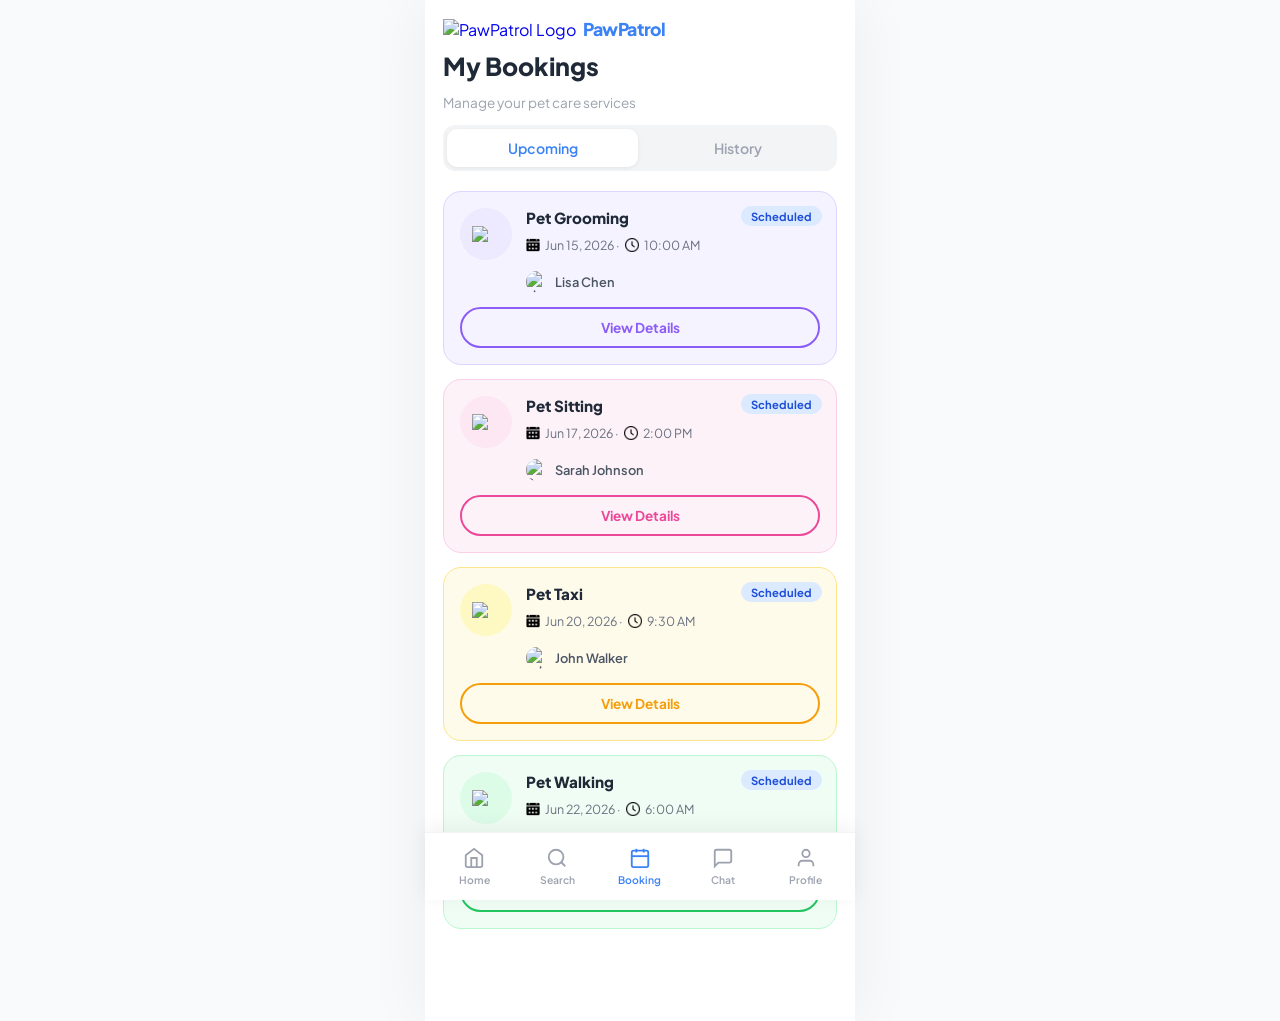
==== pages/booking.html @ 7e5a2a7e "update" ====
<!DOCTYPE html>
<html lang="en">
<head>
  <meta charset="UTF-8">
  <meta name="viewport" content="width=device-width, initial-scale=1.0">
  <link rel="stylesheet" href="../css/global.css">
  <link rel="stylesheet" href="../css/booking.css">
</head>
<body>

  <div class="page-wrap booking-page">

    <!-- Header -->
    <header class="page-header">
      <a class="logo" href="home.html">
        <div class="logo-icon"><img src="../assets/logo.png" alt="PawPatrol Logo"></div>
        <span class="logo-text">PawPatrol</span>
      </a>
    </header>

    <main class="page-content">

      <!-- Title -->
      <div class="search-hero" style="padding-bottom:14px;">
        <h1 class="page-title" style="font-size:1.55rem;font-weight:800;">My Bookings</h1>
        <p style="font-size:.85rem; color:var(--gray-400); margin-top: 12px;">Manage your pet care services</p>
      </div>

      <!-- Tabs -->
      <div class="tab-bar">
        <button class="booking-tab active" data-tab="upcoming">Upcoming</button>
        <button class="booking-tab" data-tab="history">History</button>
      </div>

      <!-- Upcoming Panel -->
      <div class="booking-panel active" id="panel-upcoming">

        <div class="booking-card grooming reveal">
          <span class="status-badge status-scheduled">Scheduled</span>
          <div class="booking-card-top">
            <div class="booking-icon"><img src="../assets/groom-serv.png" /></div>
            <div class="booking-details">
              <p class="booking-service">Pet Grooming</p>
              <div class="booking-datetime">
                <img src="../assets/calendar1.png" /> Jun 15, 2026 · <img src="../assets/clock.png" /> 10:00 AM
              </div>
              <div class="booking-caregiver">
                <img class="caregiver-mini-avatar" src="https://i.pravatar.cc/40?img=32" alt="Lisa">
                Lisa Chen
              </div>
            </div>
          </div>
          <button class="view-details-btn">View Details</button>
        </div>

        <div class="booking-card sitting reveal">
          <span class="status-badge status-scheduled">Scheduled</span>
          <div class="booking-card-top">
            <div class="booking-icon"><img src="../assets/sitting-serv.png" /></div>
            <div class="booking-details">
              <p class="booking-service">Pet Sitting</p>
              <div class="booking-datetime">
                <img src="../assets/calendar1.png" /> Jun 17, 2026 · <img src="../assets/clock.png" /> 2:00 PM
              </div>
              <div class="booking-caregiver">
                <img class="caregiver-mini-avatar" src="https://i.pravatar.cc/40?img=47" alt="Sarah">
                Sarah Johnson
              </div>
            </div>
          </div>
          <button class="view-details-btn">View Details</button>
        </div>

        <div class="booking-card taxi reveal">
          <span class="status-badge status-scheduled">Scheduled</span>
          <div class="booking-card-top">
            <div class="booking-icon"><img src="../assets/taxi-serv.png" /></div>
            <div class="booking-details">
              <p class="booking-service">Pet Taxi</p>
              <div class="booking-datetime">
                <img src="../assets/calendar1.png" /> Jun 20, 2026 · <img src="../assets/clock.png" /> 9:30 AM
              </div>
              <div class="booking-caregiver">
                <img class="caregiver-mini-avatar" src="https://i.pravatar.cc/40?img=60" alt="John">
                John Walker
              </div>
            </div>
          </div>
          <button class="view-details-btn">View Details</button>
        </div>

        <div class="booking-card walking reveal">
          <span class="status-badge status-scheduled">Scheduled</span>
          <div class="booking-card-top">
            <div class="booking-icon"><img src="../assets/walking-serv.png" /></div>
            <div class="booking-details">
              <p class="booking-service">Pet Walking</p>
              <div class="booking-datetime">
                <img src="../assets/calendar1.png" /> Jun 22, 2026 · <img src="../assets/clock.png" /> 6:00 AM
              </div>
              <div class="booking-caregiver">
                <img class="caregiver-mini-avatar" src="https://i.pravatar.cc/40?img=12" alt="Mark">
                Mark Rivera
              </div>
            </div>
          </div>
          <button class="view-details-btn">View Details</button>
        </div>

      </div>

      <!-- History Panel -->
      <div class="booking-panel" id="panel-history">

        <div class="booking-card grooming reveal">
          <span class="status-badge status-completed">Completed</span>
          <div class="booking-card-top">
            <div class="booking-icon"><img src="../assets/groom-serv.png" /></div>
            <div class="booking-details">
              <p class="booking-service">Pet Grooming</p>
              <div class="booking-datetime">
                <img src="../assets/calendar1.png" /> May 10, 2026 · <img src="../assets/clock.png" /> 11:00 AM
              </div>
              <div class="booking-caregiver">
                <img class="caregiver-mini-avatar" src="https://i.pravatar.cc/40?img=32" alt="Lisa">
                Lisa Chen
              </div>
            </div>
          </div>
        </div>

        <div class="booking-card walking reveal">
          <span class="status-badge status-completed">Completed</span>
          <div class="booking-card-top">
            <div class="booking-icon"><img src="../assets/walking-serv.png" /></div>
            <div class="booking-details">
              <p class="booking-service">Pet Walking</p>
              <div class="booking-datetime">
                <img src="../assets/calendar1.png" /> May 5, 2026 · <img src="../assets/clock.png" /> 7:00 AM
              </div>
              <div class="booking-caregiver">
                <img class="caregiver-mini-avatar" src="https://i.pravatar.cc/40?img=12" alt="Mark">
                Mark Rivera
              </div>
            </div>
          </div>
        </div>

        <div class="booking-card sitting reveal">
          <span class="status-badge status-completed">Completed</span>
          <div class="booking-card-top">
            <div class="booking-icon"><img src="../assets/sitting-serv.png" /></div>
            <div class="booking-details">
              <p class="booking-service">Pet Sitting</p>
              <div class="booking-datetime">
                <img src="../assets/calendar1.png" /> Apr 28, 2026 · <img src="../assets/clock.png" /> 3:00 PM
              </div>
              <div class="booking-caregiver">
                <img class="caregiver-mini-avatar" src="https://i.pravatar.cc/40?img=47" alt="Sarah">
                Sarah Johnson
              </div>
            </div>
          </div>
        </div>

      </div>

    </main>

    <!-- Bottom Nav -->
    <nav class="bottom-nav">
      <div class="nav-item" data-page="home">
        <svg class="nav-icon" viewBox="0 0 24 24" fill="none" stroke="currentColor" stroke-width="2">
          <path d="M3 9l9-7 9 7v11a2 2 0 01-2 2H5a2 2 0 01-2-2z"/><polyline points="9 22 9 12 15 12 15 22"/>
        </svg>
        <span class="nav-label">Home</span>
      </div>
      <div class="nav-item" data-page="search">
        <svg class="nav-icon" viewBox="0 0 24 24" fill="none" stroke="currentColor" stroke-width="2">
          <circle cx="11" cy="11" r="8"/><line x1="21" y1="21" x2="16.65" y2="16.65"/>
        </svg>
        <span class="nav-label">Search</span>
      </div>
      <div class="nav-item active" data-page="booking">
        <svg class="nav-icon" viewBox="0 0 24 24" fill="none" stroke="currentColor" stroke-width="2">
          <rect x="3" y="4" width="18" height="18" rx="2" ry="2"/><line x1="16" y1="2" x2="16" y2="6"/><line x1="8" y1="2" x2="8" y2="6"/><line x1="3" y1="10" x2="21" y2="10"/>
        </svg>
        <span class="nav-label">Booking</span>
      </div>
      <div class="nav-item" data-page="chat">
        <svg class="nav-icon" viewBox="0 0 24 24" fill="none" stroke="currentColor" stroke-width="2">
          <path d="M21 15a2 2 0 01-2 2H7l-4 4V5a2 2 0 012-2h14a2 2 0 012 2z"/>
        </svg>
        <span class="nav-label">Chat</span>
      </div>
      <div class="nav-item" data-page="profile">
        <svg class="nav-icon" viewBox="0 0 24 24" fill="none" stroke="currentColor" stroke-width="2">
          <path d="M20 21v-2a4 4 0 00-4-4H8a4 4 0 00-4 4v2"/><circle cx="12" cy="7" r="4"/>
        </svg>
        <span class="nav-label">Profile</span>
      </div>
    </nav>

  </div>

  <script src="../js/app.js"></script>
</body>
</html>
---- css/global.css ----
/* ===========================
   PawPatrol – Global CSS
   =========================== */

@import url('https://fonts.googleapis.com/css2?family=Plus+Jakarta+Sans:wght@400;500;600;700;800&display=swap');

*, *::before, *::after { box-sizing: border-box; margin: 0; padding: 0; }

:root {
  --brand-blue: #3b82f6;
  --brand-purple: #8b5cf6;
  --brand-cyan: #06b6d4;
  --brand-pink: #ec4899;
  --brand-green: #22c55e;
  --brand-yellow: #f59e0b;
  --peach: #fde8d8;
  --lavender: #e8d8fd;
  --white: #ffffff;
  --gray-50: #f9fafb;
  --gray-100: #f3f4f6;
  --gray-200: #e5e7eb;
  --gray-300: #d1d5db;
  --gray-400: #9ca3af;
  --gray-500: #6b7280;
  --gray-600: #4b5563;
  --gray-800: #1f2937;
  --shadow-sm: 0 1px 4px rgba(0,0,0,.07);
  --shadow-md: 0 4px 16px rgba(0,0,0,.09);
  --shadow-lg: 0 10px 36px rgba(0,0,0,.13);
  --radius: 16px;
  --font: 'Plus Jakarta Sans', sans-serif;
  --nav-h: 68px;
}

html { scroll-behavior: smooth; }

body {
  font-family: var(--font);
  background: var(--gray-50);
  color: var(--gray-800);
  min-height: 100vh;
}

/* ---- Page wrapper ---- */
.page-wrap {
  max-width: 430px;
  margin: 0 auto;
  background: var(--white);
  min-height: 100vh;
  position: relative;
  padding-bottom: var(--nav-h);
  box-shadow: 0 0 60px rgba(0,0,0,.06);
}

/* ---- Scrollable content area ---- */
.page-content {
  padding: 0 18px 24px;
  overflow-y: auto;
}

.destination {
  background: var(--brand-blue);
  border-radius: 50%;
  width: 18px;
  height: 18px;
  display: flex;
  align-items: center;
  justify-content: center;
}

.destination::after {
  content: '';
  background: white;
  border-radius: 50%;
  width: 5px;
  height: 5px;
}

.page-header {
  display: flex;
  align-items: center;
  justify-content: space-between;
  padding: 18px 18px 10px;
  position: sticky;
  top: 0;
  background: var(--white);
  z-index: 10;
}

.logo {
  display: flex;
  align-items: center;
  gap: 7px;
  text-decoration: none;
}

.logo-icon img {
  width: 24px;
  height: auto;
  /* background: linear-gradient(135deg, var(--brand-blue), var(--brand-cyan)); */
  /* border-radius: 10px; */
  /* display: flex; */
  align-items: center;
  justify-content: center;
  /* font-size: 15px; */
}

.logo-text {
  font-size: 1.1rem;
  font-weight: 800;
  color: var(--brand-blue);
  letter-spacing: -.4px;
}

/* ==================
   Bottom Nav
   ================== */
.bottom-nav {
  position: fixed;
  bottom: 0;
  left: 50%;
  transform: translateX(-50%);
  width: 100%;
  max-width: 430px;
  height: var(--nav-h);
  background: var(--white);
  border-top: 1px solid var(--gray-100);
  display: flex;
  align-items: center;
  justify-content: space-around;
  padding: 0 8px;
  box-shadow: 0 -4px 20px rgba(0,0,0,.06);
  z-index: 100;
}

.nav-item {
  display: flex;
  flex-direction: column;
  align-items: center;
  gap: 4px;
  cursor: pointer;
  padding: 8px 12px;
  border-radius: 12px;
  transition: background .2s;
  flex: 1;
}

.nav-icon { width: 22px; height: 22px; color: var(--gray-400); transition: color .2s; }
.nav-label { font-size: .65rem; font-weight: 600; color: var(--gray-400); transition: color .2s; }

.nav-item.active .nav-icon,
.nav-item.active .nav-label { color: var(--brand-blue); }

/* ==================
   Search Bar
   ================== */
.search-bar-wrap {
  position: relative;
  margin-bottom: 18px;
}

.search-icon-wrap {
  position: absolute;
  left: 14px;
  top: 50%;
  transform: translateY(-50%);
  color: var(--gray-400);
  width: 18px;
  height: 18px;
}

.search-input {
  width: 100%;
  padding: 13px 16px 13px 42px;
  border: 1.5px solid var(--gray-200);
  border-radius: 50px;
  font-family: var(--font);
  font-size: .88rem;
  color: var(--gray-800);
  outline: none;
  background: var(--gray-50);
  transition: border-color .2s, box-shadow .2s;
}

.search-input:focus {
  border-color: var(--brand-blue);
  box-shadow: 0 0 0 3px rgba(59,130,246,.1);
  background: var(--white);
}

.search-input::placeholder { color: var(--gray-400); }

/* ==================
   Section Headers
   ================== */
.section-header {
  display: flex;
  align-items: center;
  justify-content: space-between;
  margin-bottom: 14px;
}

.section-title {
  font-size: 1rem;
  font-weight: 700;
  color: var(--gray-800);
}

.see-all {
  font-size: .82rem;
  font-weight: 600;
  color: var(--brand-blue);
  text-decoration: none;
  cursor: pointer;
}

/* ==================
   Helper Card
   ================== */
.helper-card {
  background: var(--white);
  border-radius: var(--radius);
  /* box-shadow: var(--shadow-md); */
  padding: 14px;
  display: flex;
  gap: 12px;
  align-items: flex-start;
  cursor: pointer;
  transition: transform .2s, box-shadow .2s;
  border: 1.5px solid var(--gray-200);
  position: relative;
}

.helper-avatar {
  width: 56px;
  height: 56px;
  border-radius: 50%;
  object-fit: cover;
  flex-shrink: 0;
}

.helper-info { flex: 1; min-width: 0; }

.helper-name {
  font-size: .93rem;
  font-weight: 700;
  color: var(--gray-800);
  margin-bottom: 4px;
  white-space: nowrap;
  overflow: hidden;
  text-overflow: ellipsis;
}

.helper-meta {
  display: flex;
  align-items: center;
  gap: 8px;
  font-size: .78rem;
  color: var(--gray-500);
  margin-bottom: 6px;
  flex-wrap: wrap;
}

.star-icon { color: #f59e0b; }

.service-badge {
  font-size: .7rem;
  font-weight: 600;
  padding: 2px 8px;
  border-radius: 50px;
}

.badge-sitting  { background: #fce7f3; color: #db2777; }
.badge-walking  { background: #dcfce7; color: #16a34a; }
.badge-grooming { background: #ede9fe; color: #7c3aed; }
.badge-taxi     { background: #fef9c3; color: #ca8a04; }

.helper-price {
  font-size: .85rem;
  font-weight: 700;
  margin-top: 8px;
  color: var(--brand-blue);
}

.fav-btn {
  position: absolute;
  top: 12px;
  right: 12px;
  background: none;
  border: none;
  cursor: pointer;
  width: 28px;
  height: 28px;
  padding: 0;
  color: var(--gray-300);
  transition: color .2s, transform .2s;
}

.fav-btn.active { color: #ff6b8a; }
.fav-btn svg { width: 20px; height: 20px; }

/* ==================
   Modal
   ================== */
.modal-overlay {
  display: none;
  position: fixed;
  inset: 0;
  background: rgba(0,0,0,.45);
  z-index: 200;
  align-items: center;
  justify-content: center;
  padding: 20px;
}

.modal-overlay.open { display: flex; }

.modal-box {
  background: var(--white);
  border-radius: 24px;
  padding: 28px 24px;
  width: 100%;
  max-width: 340px;
  position: relative;
  animation: popIn .3s cubic-bezier(.22,1,.36,1);
}

@keyframes popIn {
  from { opacity: 0; transform: scale(.9); }
  to   { opacity: 1; transform: scale(1); }
}

.modal-close {
  position: absolute;
  top: 14px;
  right: 16px;
  background: none;
  border: none;
  font-size: 1.4rem;
  cursor: pointer;
  color: var(--gray-400);
}

.modal-title {
  font-size: 1.1rem;
  font-weight: 700;
  color: var(--gray-800);
  margin-bottom: 10px;
}

.modal-body {
  font-size: .88rem;
  color: var(--gray-500);
  line-height: 1.6;
  margin-bottom: 20px;
}

.modal-cta {
  width: 100%;
  padding: 13px;
  background: linear-gradient(135deg, var(--brand-cyan), var(--brand-blue));
  border: none;
  border-radius: 50px;
  color: var(--white);
  font-family: var(--font);
  font-weight: 700;
  font-size: .93rem;
  cursor: pointer;
}

 /* Chat Thread Overlay */
.chat-thread-overlay {
  display: none;
  position: fixed;
  inset: 0;
  background: var(--white);
  z-index: 300;
  flex-direction: column;
  max-width: 430px;
  width: 100%;
  left: 50%;
  transform: translateX(-50%);
}

.chat-thread-overlay.open { display: flex; }

.thread-header {
  display: flex;
  align-items: center;
  gap: 12px;
  padding: 16px 18px;
  border-bottom: 1px solid var(--gray-100);
  background: var(--white);
}

.thread-back {
  background: none;
  border: none;
  font-size: 1.3rem;
  cursor: pointer;
  color: var(--brand-blue);
  padding: 0 6px 0 0;
}

.thread-avatar { width: 40px; height: 40px; border-radius: 50%; object-fit: cover; }

.thread-info strong { display: block; font-size: .93rem; font-weight: 700; }
.thread-info span   { font-size: .75rem; color: var(--gray-400); }

.thread-messages {
  flex: 1;
  overflow-y: auto;
  padding: 18px;
  display: flex;
  flex-direction: column;
  gap: 12px;
  background: var(--gray-50);
}

.msg { display: flex; flex-direction: column; max-width: 75%; }
.msg-in  { align-self: flex-start; }
.msg-out { align-self: flex-end; }

.msg p {
  padding: 10px 14px;
  border-radius: 16px;
  font-size: .88rem;
  line-height: 1.5;
}

.msg-in  p { background: var(--white); border: 1px solid var(--gray-200); color: var(--gray-800); border-bottom-left-radius: 4px; }
.msg-out p { background: linear-gradient(135deg, var(--brand-blue), var(--brand-cyan)); color: var(--white); border-bottom-right-radius: 4px; }

.msg-time { font-size: .68rem; color: var(--gray-400); margin-top: 3px; align-self: flex-end; }

.thread-input-area {
  display: flex;
  gap: 10px;
  padding: 14px 18px;
  border-top: 1px solid var(--gray-100);
  background: var(--white);
}

.thread-input {
  flex: 1;
  padding: 11px 16px;
  border: 1.5px solid var(--gray-200);
  border-radius: 50px;
  font-family: var(--font);
  font-size: .88rem;
  outline: none;
}

.thread-input:focus { border-color: var(--brand-blue); }

.thread-send {
  width: 42px;
  height: 42px;
  background: linear-gradient(135deg, var(--brand-blue), var(--brand-cyan));
  border: none;
  border-radius: 50%;
  color: var(--white);
  font-size: 1.1rem;
  cursor: pointer;
  flex-shrink: 0;
  display: flex;
  align-items: center;
  justify-content: center;
}

.reveal {
  opacity: 0;
  transform: translateY(20px);
  transition: opacity .5s ease, transform .5s ease;
}

.reveal.revealed { opacity: 1; transform: translateY(0); }
---- css/booking.css ----
.tab-bar {
  display: flex;
  background: var(--gray-100);
  border-radius: 12px;
  padding: 4px;
  margin-bottom: 20px;
  gap: 4px;
}

.booking-tab {
  flex: 1;
  padding: 10px;
  border: none;
  border-radius: 10px;
  background: transparent;
  font-family: var(--font);
  font-size: .88rem;
  font-weight: 600;
  color: var(--gray-400);
  cursor: pointer;
  transition: all .2s ease;
}

.booking-tab.active {
  background: var(--white);
  color: var(--brand-blue);
  box-shadow: var(--shadow-sm);
}

/* ---- Booking Panels ---- */
.booking-panel { 
  display: none; 
}

.booking-panel.active { 
  display: flex; 
  flex-direction: 
  column; gap: 14px; 
}

/* ---- Booking Card ---- */
.booking-card {
  border-radius: 18px;
  padding: 16px;
  border: 1.5px solid transparent;
  position: relative;
  overflow: hidden;
}

.booking-card.grooming { background: #f5f3ff; border-color: #ddd6fe; }
.booking-card.sitting  { background: #fdf2f8; border-color: #fbcfe8; }
.booking-card.taxi     { background: #fffbeb; border-color: #fde68a; }
.booking-card.walking  { background: #f0fdf4; border-color: #bbf7d0; }

.booking-card-top {
  display: flex;
  gap: 14px;
  align-items: flex-start;
  margin-bottom: 14px;
}

.booking-icon {
  width: 52px;
  height: 52px;
  border-radius: 50%;
  display: flex;
  align-items: center;
  justify-content: center;
}

.booking-icon img {
  width: 28px;
  height: auto;
}

.booking-card.grooming .booking-icon { background: #ede9fe; }
.booking-card.sitting  .booking-icon { background: #fce7f3; }
.booking-card.taxi     .booking-icon { background: #fef9c3; }
.booking-card.walking  .booking-icon { background: #dcfce7; }

.booking-details { flex: 1; }

.booking-service {
  font-size: .95rem;
  font-weight: 800;
  color: var(--gray-800);
  margin-bottom: 4px;
}

.booking-datetime {
  font-size: .78rem;
  color: var(--gray-500);
  display: flex;
  align-items: center;
  gap: 5px;
  margin-top: 10px;
}

.booking-datetime img{
  width: 14px;
  height: auto;
}

.booking-caregiver {
  display: flex;
  align-items: center;
  gap: 7px;
  font-size: .8rem;
  font-weight: 600;
  color: var(--gray-600);
  margin-top: 18px;
}

.caregiver-mini-avatar {
  width: 22px;
  height: 22px;
  border-radius: 50%;
  object-fit: cover;
}

/* ---- Status Badge ---- */
.status-badge {
  position: absolute;
  top: 14px;
  right: 14px;
  font-size: .7rem;
  font-weight: 700;
  padding: 3px 10px;
  border-radius: 50px;
}

.status-scheduled { 
  background: #dbeafe; 
  color: #1d4ed8; 
}

.status-completed  { 
  background: #dcfce7; 
  color: #15803d; 
}

/* ---- View Details Button ---- */
.view-details-btn {
  width: 100%;
  padding: 10px;
  border: 2px solid;
  border-radius: 50px;
  background: transparent;
  font-family: var(--font);
  font-size: .85rem;
  font-weight: 700;
  cursor: pointer;
  transition: all .2s ease;
}

.booking-card.grooming .view-details-btn { 
  border-color: #8b5cf6; 
  color: #8b5cf6; 
}

.booking-card.sitting  .view-details-btn { 
  border-color: #ec4899; color: #ec4899; 
}

.booking-card.taxi     .view-details-btn { 
  border-color: #f59e0b; 
  color: #f59e0b; 
}

.booking-card.walking  .view-details-btn { 
  border-color: #22c55e; 
  color: #22c55e; 
}
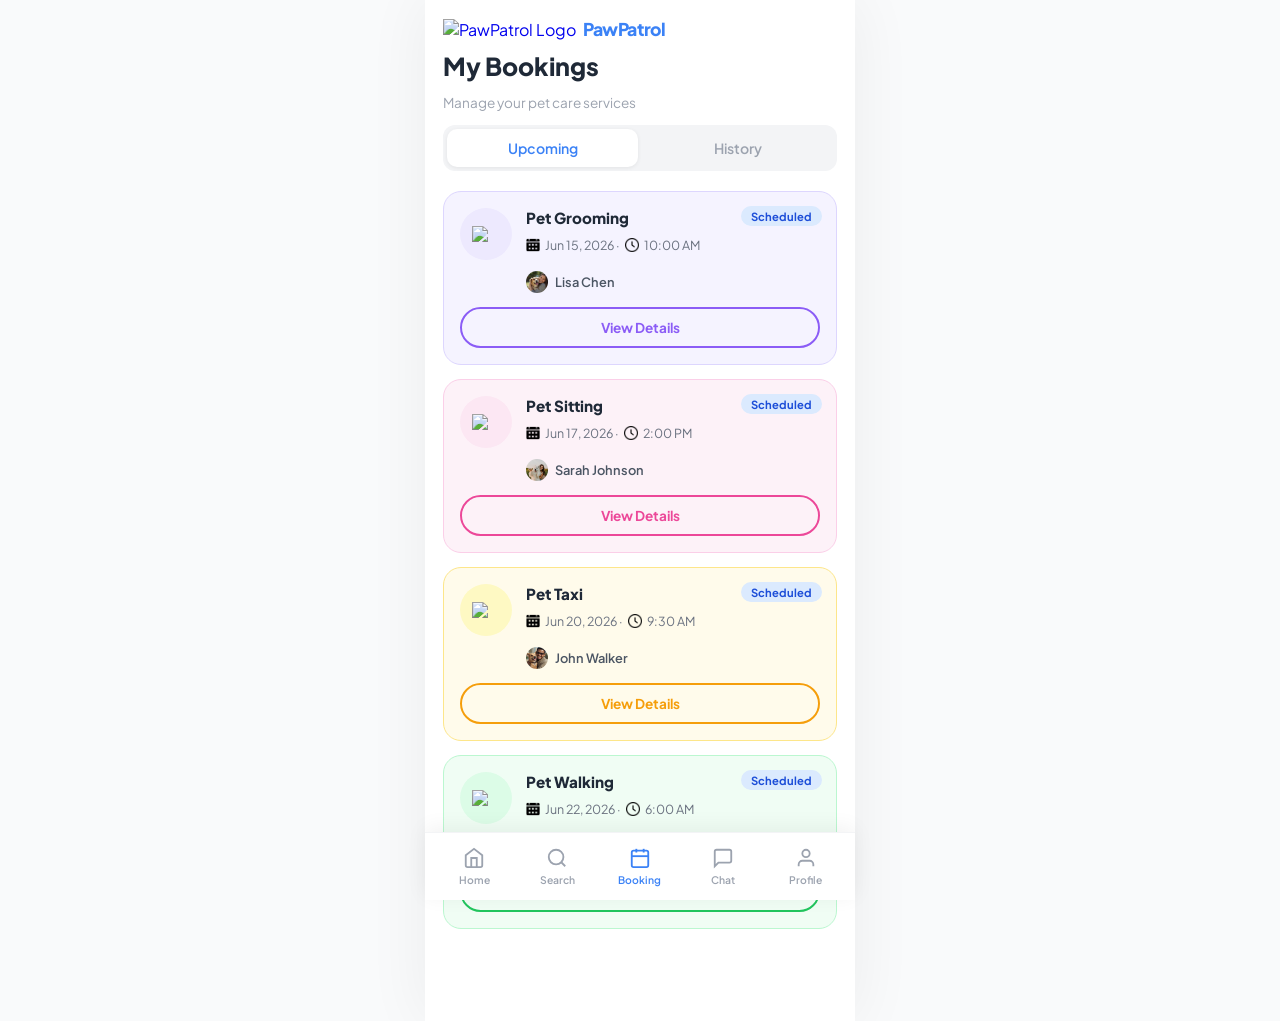
==== commit bd1f73ee: "foto profile" ====
--- a/pages/booking.html
+++ b/pages/booking.html
@@ -45,7 +45,7 @@
                 <img src="../assets/calendar1.png" /> Jun 15, 2026 · <img src="../assets/clock.png" /> 10:00 AM
               </div>
               <div class="booking-caregiver">
-                <img class="caregiver-mini-avatar" src="https://i.pravatar.cc/40?img=32" alt="Lisa">
+                <img class="caregiver-mini-avatar" src="../assets/lisa.jpg" alt="Lisa">
                 Lisa Chen
               </div>
             </div>
@@ -63,7 +63,7 @@
                 <img src="../assets/calendar1.png" /> Jun 17, 2026 · <img src="../assets/clock.png" /> 2:00 PM
               </div>
               <div class="booking-caregiver">
-                <img class="caregiver-mini-avatar" src="https://i.pravatar.cc/40?img=47" alt="Sarah">
+                <img class="caregiver-mini-avatar" src="../assets/sarah.jpg" alt="Sarah">
                 Sarah Johnson
               </div>
             </div>
@@ -81,7 +81,7 @@
                 <img src="../assets/calendar1.png" /> Jun 20, 2026 · <img src="../assets/clock.png" /> 9:30 AM
               </div>
               <div class="booking-caregiver">
-                <img class="caregiver-mini-avatar" src="https://i.pravatar.cc/40?img=60" alt="John">
+                <img class="caregiver-mini-avatar" src="../assets/john.jpg" alt="John">
                 John Walker
               </div>
             </div>
@@ -99,7 +99,7 @@
                 <img src="../assets/calendar1.png" /> Jun 22, 2026 · <img src="../assets/clock.png" /> 6:00 AM
               </div>
               <div class="booking-caregiver">
-                <img class="caregiver-mini-avatar" src="https://i.pravatar.cc/40?img=12" alt="Mark">
+                <img class="caregiver-mini-avatar" src="../assets/mark.jpg" alt="Mark">
                 Mark Rivera
               </div>
             </div>
@@ -122,7 +122,7 @@
                 <img src="../assets/calendar1.png" /> May 10, 2026 · <img src="../assets/clock.png" /> 11:00 AM
               </div>
               <div class="booking-caregiver">
-                <img class="caregiver-mini-avatar" src="https://i.pravatar.cc/40?img=32" alt="Lisa">
+                <img class="caregiver-mini-avatar" src="../assets/lisa.jpg" alt="Lisa">
                 Lisa Chen
               </div>
             </div>
@@ -139,7 +139,7 @@
                 <img src="../assets/calendar1.png" /> May 5, 2026 · <img src="../assets/clock.png" /> 7:00 AM
               </div>
               <div class="booking-caregiver">
-                <img class="caregiver-mini-avatar" src="https://i.pravatar.cc/40?img=12" alt="Mark">
+                <img class="caregiver-mini-avatar" src="../assets/mark.jpg" alt="Mark">
                 Mark Rivera
               </div>
             </div>
@@ -156,7 +156,7 @@
                 <img src="../assets/calendar1.png" /> Apr 28, 2026 · <img src="../assets/clock.png" /> 3:00 PM
               </div>
               <div class="booking-caregiver">
-                <img class="caregiver-mini-avatar" src="https://i.pravatar.cc/40?img=47" alt="Sarah">
+                <img class="caregiver-mini-avatar" src="../assets/sarah.jpg" alt="Sarah">
                 Sarah Johnson
               </div>
             </div>
